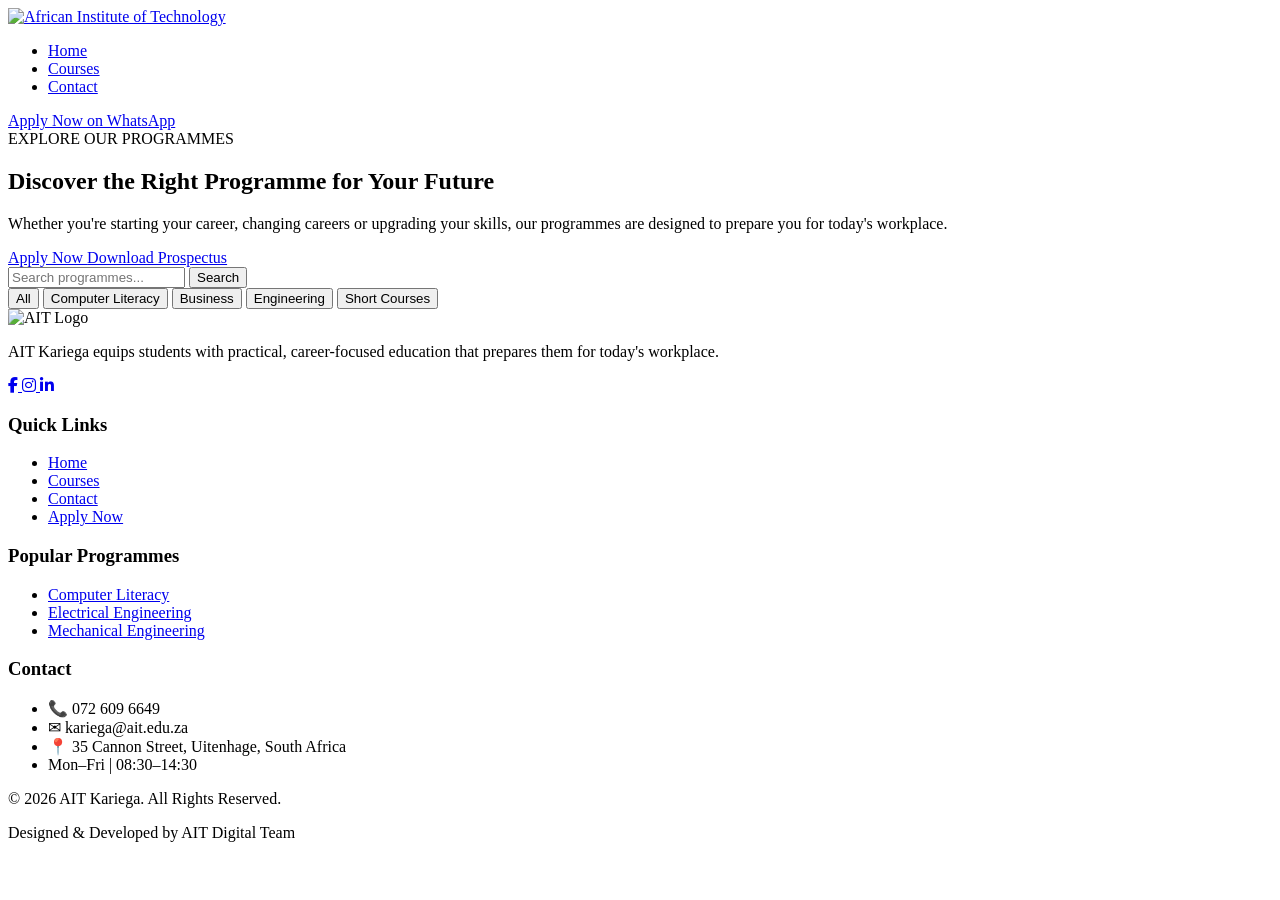
==== courses.html @ cba90b52 "Add files via upload" ====
<!DOCTYPE html>
<html lang="en">

<head>

    <meta charset="UTF-8">

    <meta name="viewport"
          content="width=device-width, initial-scale=1.0">

    <title>
        African Institute of Technology | Kariega Campus
    </title>

    <link rel="stylesheet" href="css/style.css">
    <link rel="stylesheet" href="css/responsive.css">
    <link rel="stylesheet" href="css/animations.css">

    <!-- Google Fonts -->

    <link rel="preconnect" href="https://fonts.googleapis.com">

    <link rel="preconnect"
          href="https://fonts.gstatic.com"
          crossorigin>

    <link href="https://fonts.googleapis.com/css2?family=Inter:wght@300;400;500;600&family=Poppins:wght@500;600;700;800&display=swap"
          rel="stylesheet">

    <link
            rel="stylesheet"
            href="https://cdnjs.cloudflare.com/ajax/libs/font-awesome/6.7.2/css/all.min.css">

</head>

<body>

<header>

      <header class="header">

    <div class="container navbar">

        <!-- Logo -->

        <a href="index.html" class="logo">
            <img src="assets/images/logo/ait logo.jpg" alt="African Institute of Technology">
        </a>

        <!-- Navigation -->

        <nav class="nav">

            <ul class="nav-links">

                <li><a href="index.html">Home</a></li>

                <li><a href="courses.html" class="active">Courses</a></li>

                <li><a href="contact.html">Contact</a></li>

            </ul>

        </nav>

        <!-- Apply Button -->

        <a href="https://wa.me/27726096649" class="btn apply-btn">

            Apply Now on WhatsApp

        </a>

        <!-- Mobile Menu -->

        <div class="hamburger">

            <span></span>
            <span></span>
            <span></span>

        </div>

    </div>

</header>

<main>

<section class="courses-hero">

    <div class="courses-overlay"></div>

    <div class="container">

        <div class="courses-content fade">

            <span class="page-tag">

                EXPLORE OUR PROGRAMMES

            </span>

            <h1>

                Discover the Right Programme
                for Your Future

            </h1>

            <p>

                Whether you're starting your career,
                changing careers or upgrading your skills,
                our programmes are designed to prepare you
                for today's workplace.

            </p>

            <div class="hero-buttons">

                <a href="contact.html" class="btn btn-primary">

                    Apply Now

                </a>

                <a href="#" class="btn btn-outline">

                    Download Prospectus

                </a>

            </div>

        </div>

    </div>

</section>

<section class="search-section">

    <div class="container">

        <div class="search-box fade">

            <input

                type="text"

                id="courseSearch"

                placeholder="Search programmes...">

            <button>

                Search

            </button>

        </div>

    </div>

</section>

<section class="categories">

<div class="container">

<div class="category-buttons fade">

<button class="active" data-category="All">

All

</button>
    
<button data-category="IT">

Computer Literacy

</button>

<button data-category="Business">

Business

</button>

<button data-category="Engineering">

Engineering

</button>

<button data-category="Short Courses">

Short Courses

</button>

</div>

</div>

</section>

<section class="programme-section">

    <div class="container">

        <div id="courseGrid" class="programme-grid">

        </div>

    </div>

</section>



</main>

<footer>

    <footer class="footer">

    <div class="container">

        <div class="footer-grid">

            <!-- ABOUT -->

            <div class="footer-about">

                <img src="assets/images/logo/ait logo.jpg"
                     alt="AIT Logo"
                     class="footer-logo">

                <p>

                    AIT Kariega equips students with practical,
                    career-focused education that prepares them for today's workplace.

                </p>

                <div class="social-links">

                    <a href="#">
                        <i class="fa-brands fa-facebook-f"></i>
                    </a>

                    <a href="#">
                        <i class="fa-brands fa-instagram"></i>
                    </a>

                    <a href="#">
                        <i class="fa-brands fa-linkedin-in"></i>
                    </a>

                </div>

            </div>

            <!-- QUICK LINKS -->

            <div>

                <h3>Quick Links</h3>

                <ul>

                    <li><a href="index.html">Home</a></li>

                    <li><a href="courses.html">Courses</a></li>

                    <li><a href="contact.html">Contact</a></li>

                    <li><a href="#">Apply Now</a></li>

                </ul>

            </div>

            <!-- PROGRAMMES -->

            <div>

                <h3>Popular Programmes</h3>

                <ul>

                    <li><a href="#">Computer Literacy</a></li>

                    <li><a href="#">Electrical Engineering</a></li>

                    <li><a href="#">Mechanical Engineering</a></li>

                </ul>

            </div>

            <!-- CONTACT -->

            <div>

                <h3>Contact</h3>

                <ul class="contact-list">

                    <li>📞 072 609 6649</li>

                    <li>✉ kariega@ait.edu.za</li>

                    <li>📍 35 Cannon Street, Uitenhage, South Africa</li>

                    <li>Mon–Fri | 08:30–14:30</li>

                </ul>

            </div>

        </div>

        <div class="footer-bottom">

            <p>

                © 2026 AIT Kariega. All Rights Reserved.

            </p>

            <p>

                Designed & Developed by AIT Digital Team

            </p>

        </div>

    </div>

</footer>

<script src="js/navigation.js"></script>
<script src="js/courses.js"></script>
<script src="js/animations.js"></script>
<script src="js/main.js"></script>

</body>

</html>
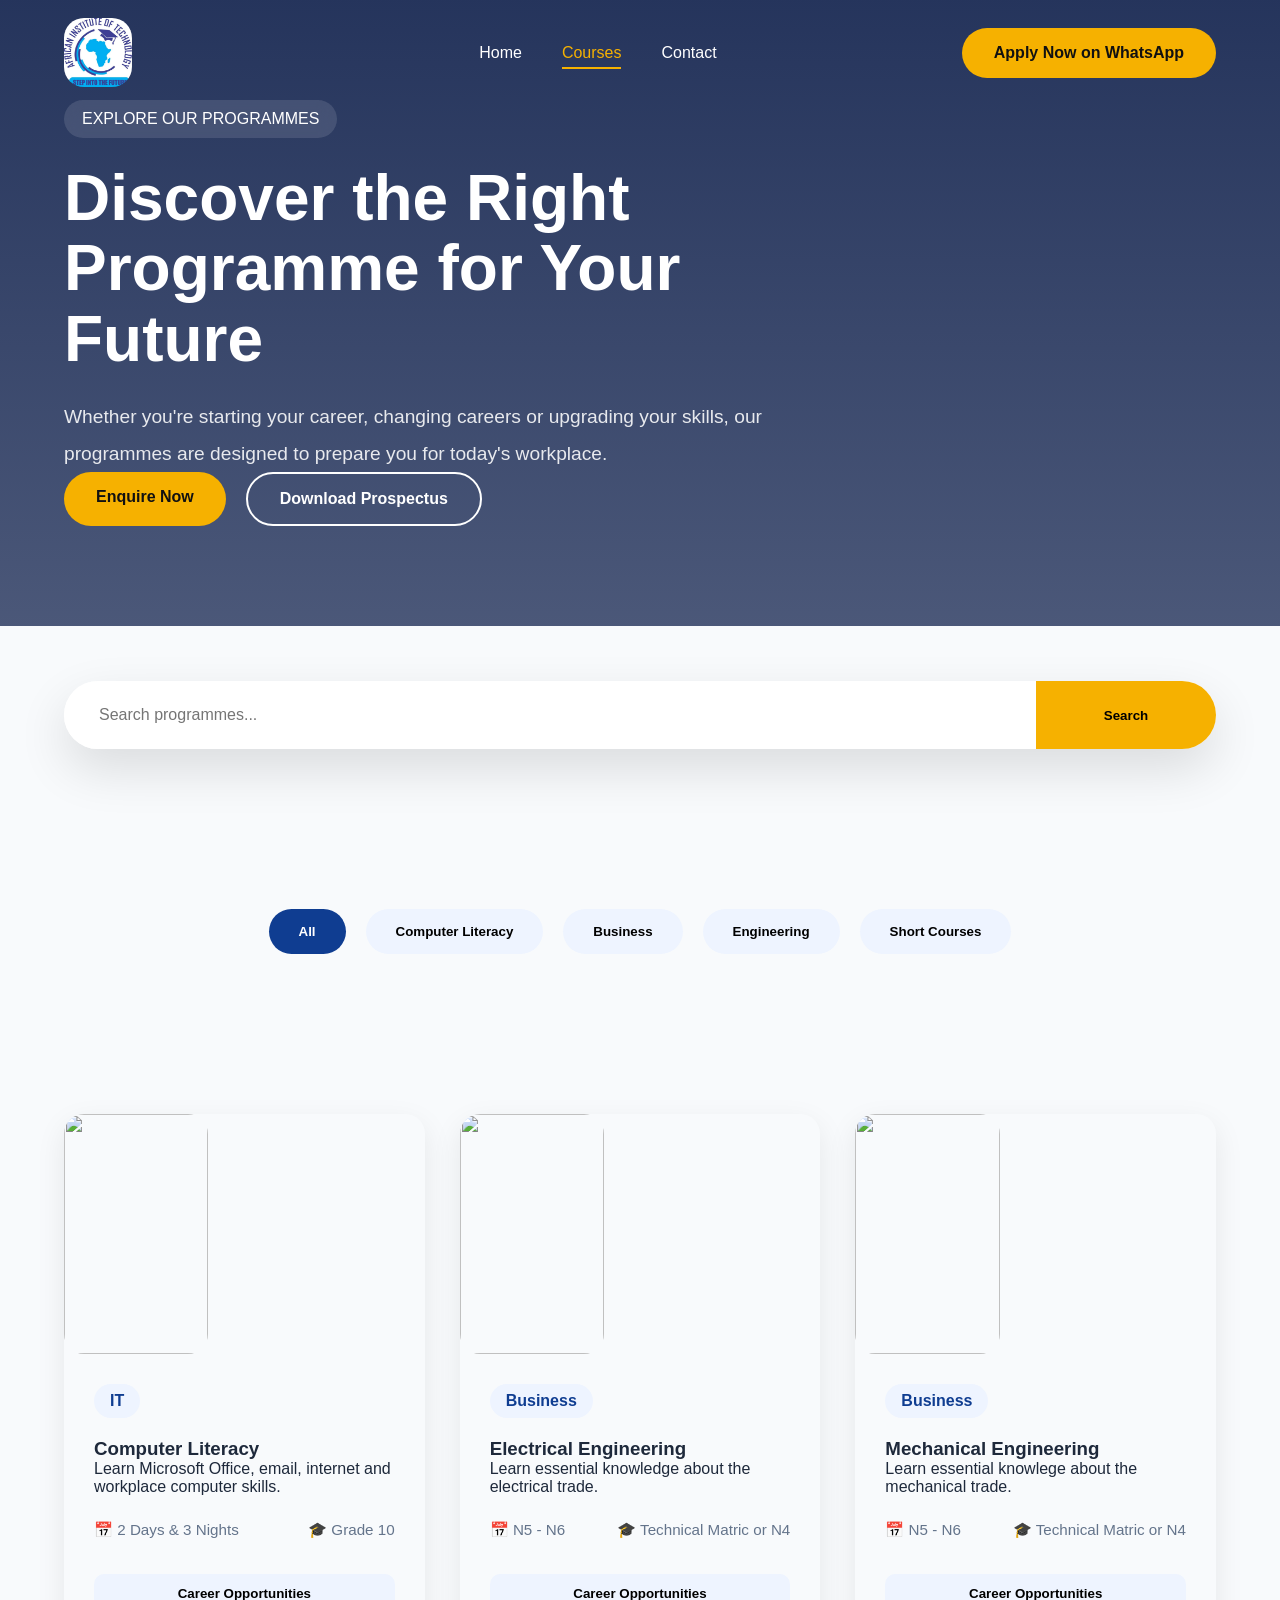
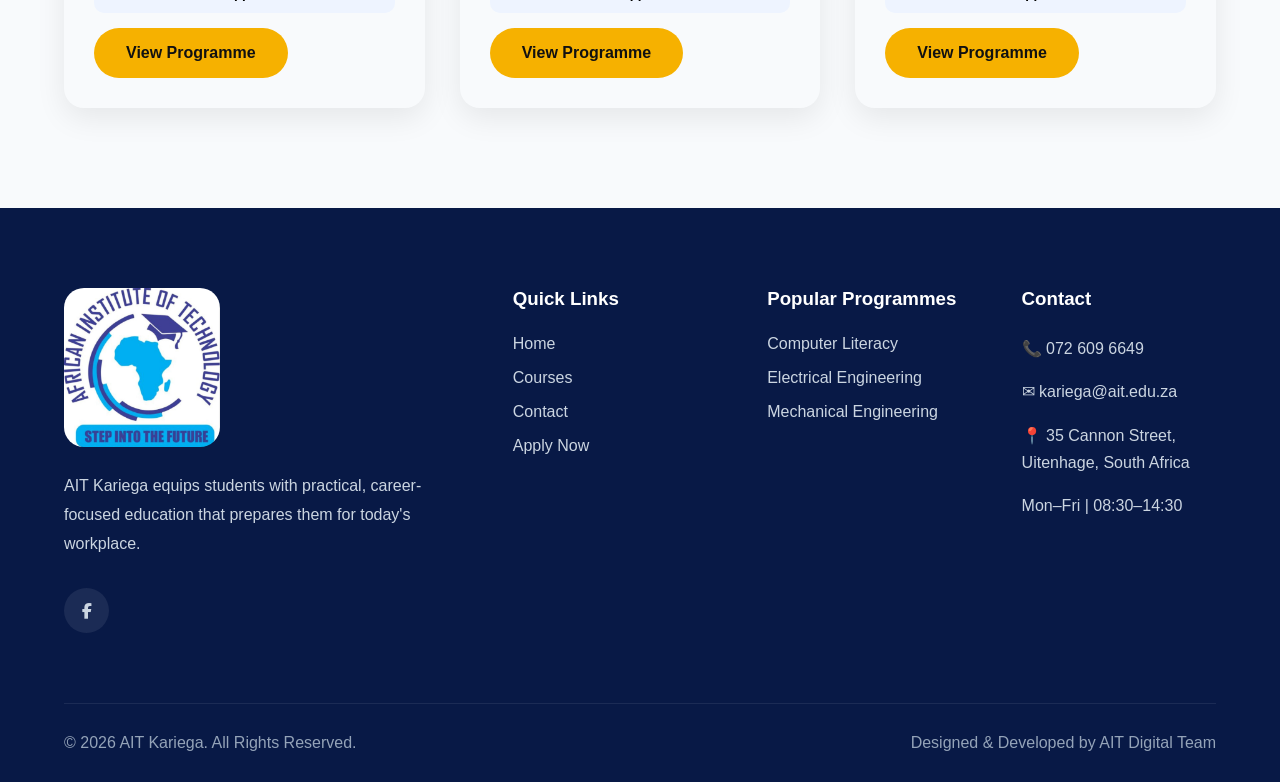
==== commit b8b4d5ad: "Update courses.html" ====
--- a/courses.html
+++ b/courses.html
@@ -121,7 +121,7 @@
 
                 <a href="contact.html" class="btn btn-primary">
 
-                    Apply Now
+                    Enquire Now
 
                 </a>
 
@@ -248,16 +248,8 @@
 
                 <div class="social-links">
 
-                    <a href="#">
+                    <a href="https://www.facebook.com/AITKARIEGA">
                         <i class="fa-brands fa-facebook-f"></i>
-                    </a>
-
-                    <a href="#">
-                        <i class="fa-brands fa-instagram"></i>
-                    </a>
-
-                    <a href="#">
-                        <i class="fa-brands fa-linkedin-in"></i>
                     </a>
 
                 </div>
@@ -351,4 +343,4 @@
 
 </body>
 
-</html>+</html>
--- a/css/style.css
+++ b/css/style.css
@@ -0,0 +1,1759 @@
+/*========================
+
+RESET
+
+========================*/
+
+:root{
+
+--primary:#0F3D91;
+--secondary:#0077CC;
+--accent:#F6B100;
+--light:#F8FAFC;
+--dark:#1E293B;
+--white:#ffffff;
+
+}
+
+*{
+    margin:0;
+    padding:0;
+    box-sizing:border-box;
+}
+
+html{
+    scroll-behavior:smooth;
+}
+
+body{
+
+    font-family:'Inter',sans-serif;
+    background:#F8FAFC;
+    color:#1E293B;
+
+}
+
+img{
+
+    max-width:40%;
+    display:block;
+    border-radius: 20px;
+
+}
+
+a{
+
+    text-decoration:none;
+
+}
+
+ul{
+
+    list-style:none;
+
+}
+
+.container{
+
+    width:min(1200px,90%);
+    margin:auto;
+
+}
+
+section{
+
+    padding:100px 0;
+
+}
+
+h1,h2,h3,h4{
+
+    font-family:'Poppins',sans-serif;
+
+}
+
+/*========================
+
+HEADER
+
+========================*/
+
+.header{
+
+    position:fixed;
+    top:0;
+    left:0;
+
+    width:100%;
+
+    z-index:1000;
+
+    transition:.4s ease;
+
+    padding:18px 0;
+
+}
+
+.header.scrolled{
+
+    background:var(--primary);
+
+    box-shadow:0 10px 30px rgba(0,0,0,.15);
+
+    padding:12px 0;
+
+}
+
+.navbar{
+
+    display:flex;
+
+    justify-content:space-between;
+
+    align-items:center;
+
+}
+
+.logo img{
+
+    width:170px;
+
+}
+
+.nav-links{
+
+    display:flex;
+
+    gap:40px;
+
+}
+
+.nav-links a{
+
+    color:white;
+
+    font-weight:500;
+
+    position:relative;
+
+    transition:.3s;
+
+}
+
+.nav-links a:hover{
+
+    color:var(--accent);
+
+}
+
+.nav-links a.active{
+
+    color:var(--accent);
+
+}
+
+.nav-links a::after{
+
+    content:"";
+
+    position:absolute;
+
+    left:0;
+
+    bottom:-8px;
+
+    width:0;
+
+    height:2px;
+
+    background:var(--accent);
+
+    transition:.3s;
+
+}
+
+.nav-links a:hover::after,
+
+.nav-links a.active::after{
+
+    width:100%;
+
+}
+
+.apply-btn{
+
+    background:var(--accent);
+
+    color:#111;
+
+    padding:12px 28px;
+
+    border-radius:50px;
+
+    font-weight:600;
+
+    transition:.3s;
+
+}
+
+.apply-btn:hover{
+
+    transform:translateY(-3px);
+
+    box-shadow:0 15px 25px rgba(0,0,0,.2);
+
+}
+
+.hamburger{
+
+    display:none;
+
+    cursor:pointer;
+
+}
+
+.hamburger span{
+
+    display:block;
+
+    width:28px;
+
+    height:3px;
+
+    margin:5px;
+
+    background:white;
+
+    transition:.3s;
+
+}
+
+/*========================
+
+HERO SECTION
+
+========================*/
+
+.hero{
+
+    position:relative;
+
+    min-height:100vh;
+
+    display:flex;
+
+    align-items:center;
+
+    background-image:url('../assets/images/hero/hero-campus.jpg');
+
+    background-size:cover;
+
+    background-position:center;
+
+    overflow:hidden;
+
+}
+
+.hero-overlay{
+
+    position:absolute;
+
+    inset:0;
+
+    background:linear-gradient(
+        90deg,
+        rgba(8,25,70,.88) 0%,
+        rgba(8,25,70,.70) 45%,
+        rgba(8,25,70,.35) 100%
+    );
+
+}
+
+.hero-content{
+
+    position:relative;
+
+    z-index:2;
+
+    display:grid;
+
+    grid-template-columns:1.2fr .8fr;
+
+    gap:60px;
+
+    align-items:center;
+
+}
+
+.hero-text{
+
+    color:white;
+
+}
+
+.hero-badge{
+
+    display:inline-block;
+
+    background:rgba(255,255,255,.12);
+
+    border:1px solid rgba(255,255,255,.15);
+
+    padding:10px 20px;
+
+    border-radius:50px;
+
+    margin-bottom:25px;
+
+    backdrop-filter:blur(10px);
+
+}
+
+.hero h1{
+
+    font-size:clamp(3rem,6vw,5rem);
+
+    line-height:1.1;
+
+    margin-bottom:20px;
+
+}
+
+.hero p{
+
+    font-size:1.2rem;
+
+    line-height:1.8;
+
+    max-width:650px;
+
+    margin-bottom:35px;
+
+}
+
+.hero-buttons{
+
+    display:flex;
+
+    gap:20px;
+
+    flex-wrap:wrap;
+
+}
+
+.btn{
+
+    display:inline-block;
+
+    padding:16px 32px;
+
+    border-radius:50px;
+
+    font-weight:600;
+
+    transition:.3s;
+
+}
+
+.btn-primary{
+
+    background:var(--accent);
+
+    color:#111;
+
+}
+
+.btn-primary:hover{
+
+    transform:translateY(-4px);
+
+    box-shadow:0 15px 30px rgba(0,0,0,.25);
+
+}
+
+.btn-secondary{
+
+    border:2px solid white;
+
+    color:white;
+
+}
+
+.btn-secondary:hover{
+
+    background:white;
+
+    color:var(--primary);
+
+}
+
+.hero-card{
+
+    background:rgba(255,255,255,.12);
+
+    border:1px solid rgba(255,255,255,.18);
+
+    backdrop-filter:blur(15px);
+
+    padding:40px;
+
+    border-radius:25px;
+
+    color:white;
+
+}
+
+.hero-card h3{
+
+    margin-bottom:25px;
+
+    font-size:1.5rem;
+
+}
+
+.hero-card ul{
+
+    display:flex;
+
+    flex-direction:column;
+
+    gap:18px;
+
+}
+
+.hero-card li{
+
+    font-size:1.05rem;
+
+}
+
+/*====================================
+
+WHY CHOOSE AIT
+
+====================================*/
+
+.why-ait{
+
+    background:white;
+
+}
+
+.section-title{
+
+    text-align:center;
+
+    max-width:750px;
+
+    margin:0 auto 70px;
+
+}
+
+.section-title span{
+
+    color:var(--accent);
+
+    font-weight:700;
+
+    letter-spacing:2px;
+
+    font-size:.9rem;
+
+}
+
+.section-title h2{
+
+    font-size:2.8rem;
+
+    color:var(--primary);
+
+    margin:18px 0;
+
+}
+
+.section-title p{
+
+    color:#64748B;
+
+    line-height:1.8;
+
+    font-size:1.1rem;
+
+}
+
+.features-grid{
+
+    display:grid;
+
+    grid-template-columns:repeat(4,1fr);
+
+    gap:30px;
+
+}
+
+.feature-card{
+
+    background:white;
+
+    border-radius:20px;
+
+    padding:40px 30px;
+
+    text-align:center;
+
+    box-shadow:0 15px 40px rgba(15,61,145,.08);
+
+    transition:.35s;
+
+    position:relative;
+
+    overflow:hidden;
+
+}
+
+.feature-card::before{
+
+    content:"";
+
+    position:absolute;
+
+    top:0;
+
+    left:0;
+
+    width:100%;
+
+    height:5px;
+
+    background:var(--accent);
+
+    transform:scaleX(0);
+
+    transition:.35s;
+
+}
+
+.feature-card:hover::before{
+
+    transform:scaleX(1);
+
+}
+
+.feature-card:hover{
+
+    transform:translateY(-12px);
+
+    box-shadow:0 25px 55px rgba(15,61,145,.18);
+
+}
+
+.feature-icon{
+
+    width:90px;
+
+    height:90px;
+
+    margin:auto;
+
+    border-radius:50%;
+
+    background:#EEF4FF;
+
+    display:flex;
+
+    justify-content:center;
+
+    align-items:center;
+
+    font-size:2.2rem;
+
+    margin-bottom:25px;
+
+    transition:.35s;
+
+}
+
+.feature-card:hover .feature-icon{
+
+    transform:scale(1.1) rotate(6deg);
+
+    background:var(--primary);
+
+}
+
+.feature-card h3{
+
+    margin-bottom:18px;
+
+    color:var(--primary);
+
+    font-size:1.4rem;
+
+}
+
+.feature-card p{
+
+    color:#64748B;
+
+    line-height:1.8;
+
+}
+
+@media(max-width:1100px){
+
+.features-grid{
+
+grid-template-columns:repeat(2,1fr);
+
+}
+
+}
+
+@media(max-width:650px){
+
+.features-grid{
+
+grid-template-columns:1fr;
+
+}
+
+.section-title h2{
+
+font-size:2.2rem;
+
+}
+
+}
+
+/*====================================
+
+COURSES
+
+====================================*/
+
+.courses{
+
+    background:#F8FAFC;
+
+}
+
+.course-grid{
+
+    display:grid;
+
+    grid-template-columns:repeat(3,1fr);
+
+    gap:35px;
+
+}
+
+.course-card{
+
+    background:white;
+
+    border-radius:20px;
+
+    overflow:hidden;
+
+    box-shadow:0 15px 40px rgba(0,0,0,.08);
+
+    transition:.35s;
+
+}
+
+.course-card:hover{
+
+    transform:translateY(-12px);
+
+    box-shadow:0 30px 60px rgba(0,0,0,.15);
+
+}
+
+.course-card img{
+
+    width:100%;
+
+    height:240px;
+
+    object-fit:cover;
+
+    transition:.4s;
+
+}
+
+.course-card:hover img{
+
+    transform:scale(1.08);
+
+}
+
+.course-content{
+
+    padding:30px;
+
+}
+
+.course-content h3{
+
+    margin:18px 0;
+
+    color:var(--primary);
+
+    font-size:1.5rem;
+
+}
+
+.course-content p{
+
+    color:#64748B;
+
+    line-height:1.8;
+
+}
+
+.duration{
+
+    display:inline-block;
+
+    background:#EEF4FF;
+
+    color:var(--primary);
+
+    padding:8px 16px;
+
+    border-radius:30px;
+
+    font-size:.9rem;
+
+    font-weight:600;
+
+}
+
+.course-link{
+
+    display:inline-block;
+
+    margin-top:25px;
+
+    font-weight:600;
+
+    color:var(--primary);
+
+    transition:.3s;
+
+}
+
+.course-link:hover{
+
+    color:var(--accent);
+
+    transform:translateX(6px);
+
+}
+
+.view-all{
+
+    margin-top:60px;
+
+    text-align:center;
+
+}
+
+/*====================================
+
+STUDENT SUCCESS
+
+====================================*/
+
+.stats{
+
+    position:relative;
+
+    background-image:url('../assets/images/campus/campus.jpg');
+
+    background-size:cover;
+
+    background-position:center;
+
+    padding:120px 0;
+
+    overflow:hidden;
+
+}
+
+.stats-overlay{
+
+    position:absolute;
+
+    inset:0;
+
+    background:rgba(15,61,145,.90);
+
+}
+
+.stats .container{
+
+    position:relative;
+
+    z-index:2;
+
+}
+
+.section-title.light{
+
+    color:white;
+
+}
+
+.section-title.light h2{
+
+    color:white;
+
+}
+
+.section-title.light p{
+
+    color:rgba(255,255,255,.85);
+
+}
+
+.section-title.light span{
+
+    color:var(--accent);
+
+}
+
+.stats-grid{
+
+    display:grid;
+
+    grid-template-columns:repeat(4,1fr);
+
+    gap:30px;
+
+    margin-top:70px;
+
+}
+
+.stat-icon{
+
+    font-size:3rem;
+
+    margin-bottom:20px;
+
+}
+
+.counter{
+
+    font-size:3rem;
+
+    color:var(--accent);
+
+    margin-bottom:10px;
+
+    font-family:'Poppins',sans-serif;
+
+}
+
+.stat-card p{
+
+    font-size:1.05rem;
+
+    opacity:.9;
+
+}
+
+/*====================================
+
+APPLICATION PROCESS
+
+====================================*/
+
+.application-process{
+
+    background:#ffffff;
+
+}
+
+.steps{
+
+    display:grid;
+
+    grid-template-columns:repeat(4,1fr);
+
+    gap:35px;
+
+    margin-top:70px;
+
+    position:relative;
+
+}
+
+.step{
+
+    position:relative;
+
+    z-index:2;
+
+    text-align:center;
+
+    padding:20px;
+
+}
+
+.step h3{
+
+    margin:25px 0 15px;
+
+    color:var(--primary);
+
+}
+
+.step p{
+
+    color:#64748B;
+
+    line-height:1.8;
+
+}
+
+.step-number{
+
+    width:85px;
+
+    height:85px;
+
+    border-radius:50%;
+
+    margin:auto;
+
+    display:flex;
+
+    justify-content:center;
+
+    align-items:center;
+
+    background:var(--primary);
+
+    color:white;
+
+    font-size:2rem;
+
+    font-weight:bold;
+
+    transition:.35s;
+
+    box-shadow:0 10px 25px rgba(15,61,145,.20);
+
+}
+
+.step:hover .step-number{
+
+    background:var(--accent);
+
+    color:#111;
+
+    transform:scale(1.1);
+
+}
+
+/*====================================
+
+CALL TO ACTION
+
+====================================*/
+
+.cta{
+
+    padding:120px 0;
+
+    background:linear-gradient(
+        135deg,
+        var(--primary),
+        #1548a5
+    );
+
+    position:relative;
+
+    overflow:hidden;
+
+}
+
+.cta::before{
+
+    content:"";
+
+    position:absolute;
+
+    width:500px;
+
+    height:500px;
+
+    border-radius:50%;
+
+    background:rgba(255,255,255,.05);
+
+    top:-250px;
+
+    right:-150px;
+
+}
+
+.cta::after{
+
+    content:"";
+
+    position:absolute;
+
+    width:350px;
+
+    height:350px;
+
+    border-radius:50%;
+
+    background:rgba(255,255,255,.03);
+
+    bottom:-180px;
+
+    left:-100px;
+
+}
+
+.cta-content{
+
+    position:relative;
+
+    z-index:2;
+
+    max-width:900px;
+
+    margin:auto;
+
+    text-align:center;
+
+    color:white;
+
+}
+
+.cta-tag{
+
+    display:inline-block;
+
+    background:rgba(255,255,255,.15);
+
+    padding:10px 22px;
+
+    border-radius:30px;
+
+    letter-spacing:2px;
+
+    margin-bottom:25px;
+
+    backdrop-filter:blur(10px);
+
+}
+
+.cta h2{
+
+    font-size:3.5rem;
+
+    margin-bottom:25px;
+
+}
+
+.cta p{
+
+    font-size:1.15rem;
+
+    line-height:1.9;
+
+    max-width:700px;
+
+    margin:auto;
+
+    color:rgba(255,255,255,.85);
+
+}
+
+.cta-features{
+
+    display:flex;
+
+    justify-content:center;
+
+    gap:35px;
+
+    margin:45px 0;
+
+    flex-wrap:wrap;
+
+}
+
+.cta-feature{
+
+    display:flex;
+
+    align-items:center;
+
+    gap:10px;
+
+    font-weight:600;
+
+}
+
+.cta-feature span{
+
+    width:32px;
+
+    height:32px;
+
+    border-radius:50%;
+
+    background:var(--accent);
+
+    color:#111;
+
+    display:flex;
+
+    justify-content:center;
+
+    align-items:center;
+
+}
+
+.cta-buttons{
+
+    display:flex;
+
+    justify-content:center;
+
+    gap:20px;
+
+    flex-wrap:wrap;
+
+}
+
+.btn-outline{
+
+    border:2px solid white;
+
+    color:white;
+
+    padding:16px 32px;
+
+    border-radius:50px;
+
+    transition:.3s;
+
+}
+
+.btn-outline:hover{
+
+    background:white;
+
+    color:var(--primary);
+
+}
+
+/*==============================
+
+FOOTER
+
+==============================*/
+
+.footer{
+
+    background:#081946;
+
+    color:white;
+
+    padding-top:80px;
+
+}
+
+.footer-grid{
+
+    display:grid;
+
+    grid-template-columns:2fr 1fr 1fr 1fr;
+
+    gap:60px;
+
+}
+
+.footer-logo{
+
+    width:180px;
+
+    margin-bottom:25px;
+
+}
+
+.footer-about p{
+
+    color:#CBD5E1;
+
+    line-height:1.8;
+
+    margin-bottom:30px;
+
+}
+
+.footer h3{
+
+    margin-bottom:25px;
+
+    color:white;
+
+}
+
+.footer ul{
+
+    display:flex;
+
+    flex-direction:column;
+
+    gap:16px;
+
+}
+
+.footer a{
+
+    color:#CBD5E1;
+
+    transition:.3s;
+
+}
+
+.footer a:hover{
+
+    color:var(--accent);
+
+    padding-left:6px;
+
+}
+
+.social-links{
+
+    display:flex;
+
+    gap:15px;
+
+}
+
+.social-links a{
+
+    width:45px;
+
+    height:45px;
+
+    border-radius:50%;
+
+    display:flex;
+
+    justify-content:center;
+
+    align-items:center;
+
+    background:rgba(255,255,255,.08);
+
+    transition:.35s;
+
+}
+
+.social-links a:hover{
+
+    background:var(--accent);
+
+    color:#111;
+
+    transform:translateY(-6px);
+
+}
+
+.contact-list li{
+
+    color:#CBD5E1;
+
+    line-height:1.7;
+
+}
+
+.footer-bottom{
+
+    margin-top:70px;
+
+    padding:30px 0;
+
+    border-top:1px solid rgba(255,255,255,.08);
+
+    display:flex;
+
+    justify-content:space-between;
+
+    align-items:center;
+
+    flex-wrap:wrap;
+
+    gap:20px;
+
+}
+
+.footer-bottom p{
+
+    color:#94A3B8;
+
+}
+
+/* Courses CSS */
+/*====================================
+
+COURSES HERO
+
+====================================*/
+
+.courses-hero{
+
+    position:relative;
+
+    min-height:65vh;
+
+    display:flex;
+
+    align-items:center;
+
+    background:url("../assets/images/hero/courses-banner.jpg");
+
+    background-size:cover;
+
+    background-position:center;
+
+}
+
+.courses-overlay{
+
+    position:absolute;
+
+    inset:0;
+
+    background:linear-gradient(
+
+        rgba(8,25,70,.88),
+
+        rgba(8,25,70,.72)
+
+    );
+
+}
+
+.courses-content{
+
+    position:relative;
+
+    z-index:2;
+
+    max-width:700px;
+
+    color:white;
+
+}
+
+.page-tag{
+
+    display:inline-block;
+
+    background:rgba(255,255,255,.12);
+
+    backdrop-filter:blur(8px);
+
+    padding:10px 18px;
+
+    border-radius:30px;
+
+    margin-bottom:25px;
+
+}
+
+.courses-content h1{
+
+    font-size:4rem;
+
+    line-height:1.1;
+
+    margin-bottom:25px;
+
+}
+
+.courses-content p{
+
+    font-size:1.2rem;
+
+    line-height:1.9;
+
+    color:rgba(255,255,255,.88);
+
+}
+
+.search-section{
+
+    margin-top:-45px;
+
+    position:relative;
+
+    z-index:5;
+
+}
+
+.search-box{
+
+    background:white;
+
+    border-radius:70px;
+
+    display:flex;
+
+    overflow:hidden;
+
+    box-shadow:0 20px 50px rgba(0,0,0,.12);
+
+}
+
+.search-box input{
+
+    flex:1;
+
+    border:none;
+
+    padding:25px 35px;
+
+    font-size:1rem;
+
+    outline:none;
+
+}
+
+.search-box button{
+
+    width:180px;
+
+    border:none;
+
+    background:var(--accent);
+
+    cursor:pointer;
+
+    font-weight:700;
+
+}
+
+.categories{
+
+    padding:60px 0;
+
+}
+
+.category-buttons{
+
+    display:flex;
+
+    justify-content:center;
+
+    gap:20px;
+
+    flex-wrap:wrap;
+
+}
+
+.category-buttons button{
+
+    border:none;
+
+    background:#EEF4FF;
+
+    padding:15px 30px;
+
+    border-radius:50px;
+
+    cursor:pointer;
+
+    font-weight:600;
+
+    transition:.3s;
+
+}
+
+.category-buttons button:hover,
+
+.category-buttons .active{
+
+    background:var(--primary);
+
+    color:white;
+
+}
+
+.programme-grid{
+
+display:grid;
+
+grid-template-columns:repeat(3,1fr);
+
+gap:35px;
+
+}
+
+.programme-card:hover{
+
+transform:translateY(-12px);
+
+box-shadow:0 25px 60px rgba(0,0,0,.15);
+
+}
+
+.programme-card img{
+
+width:100%;
+
+height:240px;
+
+object-fit:cover;
+
+transition:.4s;
+
+}
+
+.programme-card:hover img{
+
+transform:scale(1.08);
+
+}
+
+.programme-content{
+
+padding:30px;
+
+}
+
+.badge{
+
+display:inline-block;
+
+padding:8px 16px;
+
+border-radius:30px;
+
+background:#EEF4FF;
+
+color:var(--primary);
+
+font-weight:600;
+
+margin-bottom:20px;
+
+}
+
+.programme-info{
+
+display:flex;
+
+justify-content:space-between;
+
+margin:25px 0;
+
+color:#64748B;
+
+font-size:.95rem;
+
+}
+
+.career-list{
+
+display:none;
+
+margin:20px 0;
+
+padding-left:18px;
+
+line-height:2;
+
+}
+
+.career-btn{
+
+width:100%;
+
+margin-top:10px;
+
+margin-bottom:15px;
+
+padding:12px;
+
+border:none;
+
+background:#EEF4FF;
+
+cursor:pointer;
+
+border-radius:10px;
+
+font-weight:600;
+
+}
+
+/*====================================
+
+CONTACT HERO
+
+====================================*/
+
+.contact-hero{
+
+    position:relative;
+
+    min-height:60vh;
+
+    display:flex;
+
+    align-items:center;
+
+    background:url("../assets/images/contact/contact-hero.jpg");
+
+    background-size:cover;
+
+    background-position:center;
+
+}
+
+.contact-overlay{
+
+    position:absolute;
+
+    inset:0;
+
+    background:linear-gradient(
+
+        rgba(8,25,70,.90),
+
+        rgba(8,25,70,.75)
+
+    );
+
+}
+
+.contact-content{
+
+    position:relative;
+
+    z-index:2;
+
+    max-width:700px;
+
+    color:white;
+
+}
+
+.contact-content h1{
+
+    font-size:4rem;
+
+    margin:25px 0;
+
+}
+
+.contact-content p{
+
+    font-size:1.15rem;
+
+    line-height:1.8;
+
+    color:rgba(255,255,255,.88);
+
+}
+
+/*====================================
+
+CONTACT INFORMATION
+
+====================================*/
+
+.contact-info{
+
+    background:#F8FAFC;
+
+}
+
+.contact-grid{
+
+    display:grid;
+
+    grid-template-columns:repeat(4,1fr);
+
+    gap:30px;
+
+    margin-top:60px;
+
+}
+
+.contact-card{
+
+    background:white;
+
+    padding:40px 30px;
+
+    text-align:center;
+
+    border-radius:20px;
+
+    box-shadow:0 15px 40px rgba(0,0,0,.08);
+
+    transition:.35s;
+
+}
+
+.contact-card:hover{
+
+    transform:translateY(-10px);
+
+    box-shadow:0 25px 60px rgba(0,0,0,.15);
+
+}
+
+.contact-icon{
+
+    width:80px;
+
+    height:80px;
+
+    margin:auto;
+
+    margin-bottom:25px;
+
+    border-radius:50%;
+
+    background:#EEF4FF;
+
+    display:flex;
+
+    align-items:center;
+
+    justify-content:center;
+
+    font-size:2rem;
+
+}
+
+.contact-card h3{
+
+    margin-bottom:15px;
+
+    color:var(--primary);
+
+}
+
+.contact-card p{
+
+    color:#64748B;
+
+    line-height:1.8;
+
+}
--- a/css/responsive.css
+++ b/css/responsive.css
@@ -0,0 +1,450 @@
+:root{
+
+    --section-padding:100px;
+
+    --card-radius:20px;
+
+    --shadow-light:0 10px 30px rgba(0,0,0,.08);
+
+    --shadow-hover:0 25px 60px rgba(0,0,0,.15);
+
+}
+
+.programme-card{
+
+    border-radius:var(--card-radius);
+
+    box-shadow:var(--shadow-light);
+
+}
+
+.programme-card:hover{
+
+    box-shadow:var(--shadow-hover);
+
+}
+
+@media(max-width:992px){
+
+section{
+
+padding:80px 0;
+
+}
+
+}
+
+@media(max-width:768px){
+
+.container{
+
+width:92%;
+
+}
+
+}
+
+@media(max-width:576px){
+
+section{
+
+padding:60px 0;
+
+}
+
+}
+
+@media(max-width:900px){
+
+.nav{
+
+    position:fixed;
+
+    top:0;
+
+    right:-100%;
+
+    width:280px;
+
+    height:100vh;
+
+    background:var(--primary);
+
+    display:flex;
+
+    justify-content:center;
+
+    align-items:center;
+
+    transition:.4s;
+
+}
+
+.nav.active{
+
+    right:0;
+
+}
+
+.nav-links{
+
+    flex-direction:column;
+
+    text-align:center;
+
+}
+
+.apply-btn{
+
+    display:none;
+
+}
+
+.hamburger{
+
+    display:block;
+
+}
+
+}
+
+@media(max-width:900px){
+
+.hero-content{
+
+    grid-template-columns:1fr;
+
+    text-align:center;
+
+}
+
+.hero p{
+
+    margin-left:auto;
+    margin-right:auto;
+
+}
+
+.hero-buttons{
+
+    justify-content:center;
+
+}
+
+.hero-card{
+
+    max-width:500px;
+
+    margin:auto;
+
+}
+
+}
+
+@media(max-width:1000px){
+
+.course-grid{
+
+grid-template-columns:repeat(2,1fr);
+
+}
+
+}
+
+@media(max-width:700px){
+
+.course-grid{
+
+grid-template-columns:1fr;
+
+}
+
+.course-card img{
+
+height:220px;
+
+}
+
+}
+
+@media(max-width:1000px){
+
+.steps{
+
+grid-template-columns:repeat(2,1fr);
+
+}
+
+.steps::before{
+
+display:none;
+
+}
+
+}
+
+@media(max-width:650px){
+
+.steps{
+
+grid-template-columns:1fr;
+
+}
+
+}
+
+@media(max-width:768px){
+
+.cta h2{
+
+font-size:2.5rem;
+
+}
+
+.cta-features{
+
+flex-direction:column;
+
+align-items:center;
+
+}
+
+}
+
+@media(max-width:992px){
+
+.footer-grid{
+
+grid-template-columns:repeat(2,1fr);
+
+}
+
+}
+
+@media(max-width:650px){
+
+.footer-grid{
+
+grid-template-columns:1fr;
+
+}
+
+.footer-bottom{
+
+text-align:center;
+
+justify-content:center;
+
+}
+
+}
+
+/*====================================
+
+COURSES PAGE
+
+====================================*/
+
+@media (max-width:1200px){
+
+    .programme-grid{
+
+        grid-template-columns:repeat(2,1fr);
+
+        gap:30px;
+
+    }
+
+}
+
+@media (max-width:992px){
+
+    .courses-content{
+
+        text-align:center;
+
+        margin:auto;
+
+    }
+
+    .courses-content h1{
+
+        font-size:3rem;
+
+    }
+
+    .hero-buttons{
+
+        justify-content:center;
+
+        flex-wrap:wrap;
+
+    }
+
+    .search-box{
+
+        flex-direction:column;
+
+        border-radius:20px;
+
+    }
+
+    .search-box input{
+
+        padding:20px;
+
+    }
+
+    .search-box button{
+
+        width:100%;
+
+        padding:18px;
+
+    }
+
+    .category-buttons{
+
+        gap:12px;
+
+    }
+
+}
+
+@media (max-width:768px){
+
+    .programme-grid{
+
+        grid-template-columns:1fr;
+
+    }
+
+    .courses-hero{
+
+        min-height:60vh;
+
+        padding:100px 0 70px;
+
+    }
+
+    .courses-content h1{
+
+        font-size:2.4rem;
+
+    }
+
+    .courses-content p{
+
+        font-size:1rem;
+
+    }
+
+    .programme-card img{
+
+        height:220px;
+
+    }
+
+}
+
+@media (max-width:576px){
+
+    .courses-content h1{
+
+        font-size:2rem;
+
+    }
+
+    .page-tag{
+
+        font-size:.75rem;
+
+    }
+
+    .category-buttons{
+
+        justify-content:flex-start;
+
+        overflow-x:auto;
+
+        flex-wrap:nowrap;
+
+        padding-bottom:10px;
+
+        scrollbar-width:none;
+
+    }
+
+    .category-buttons::-webkit-scrollbar{
+
+        display:none;
+
+    }
+
+    .category-buttons button{
+
+        white-space:nowrap;
+
+    }
+
+    .programme-content{
+
+        padding:22px;
+
+    }
+
+    .programme-info{
+
+        flex-direction:column;
+
+        gap:10px;
+
+    }
+
+}
+
+/*====================================
+
+CONTACT PAGE
+
+====================================*/
+
+@media(max-width:992px){
+
+.contact-grid{
+
+grid-template-columns:repeat(2,1fr);
+
+}
+
+.contact-content{
+
+text-align:center;
+
+margin:auto;
+
+}
+
+.contact-content h1{
+
+font-size:3rem;
+
+}
+
+}
+
+@media(max-width:650px){
+
+.contact-grid{
+
+grid-template-columns:1fr;
+
+}
+
+.contact-content h1{
+
+font-size:2.2rem;
+
+}
+
+}
--- a/css/animations.css
+++ b/css/animations.css
@@ -0,0 +1,17 @@
+.fade{
+
+    opacity:0;
+
+    transform:translateY(40px);
+
+    transition:all 1s ease;
+
+}
+
+.fade.show{
+
+    opacity:1;
+
+    transform:translateY(0);
+
+}
